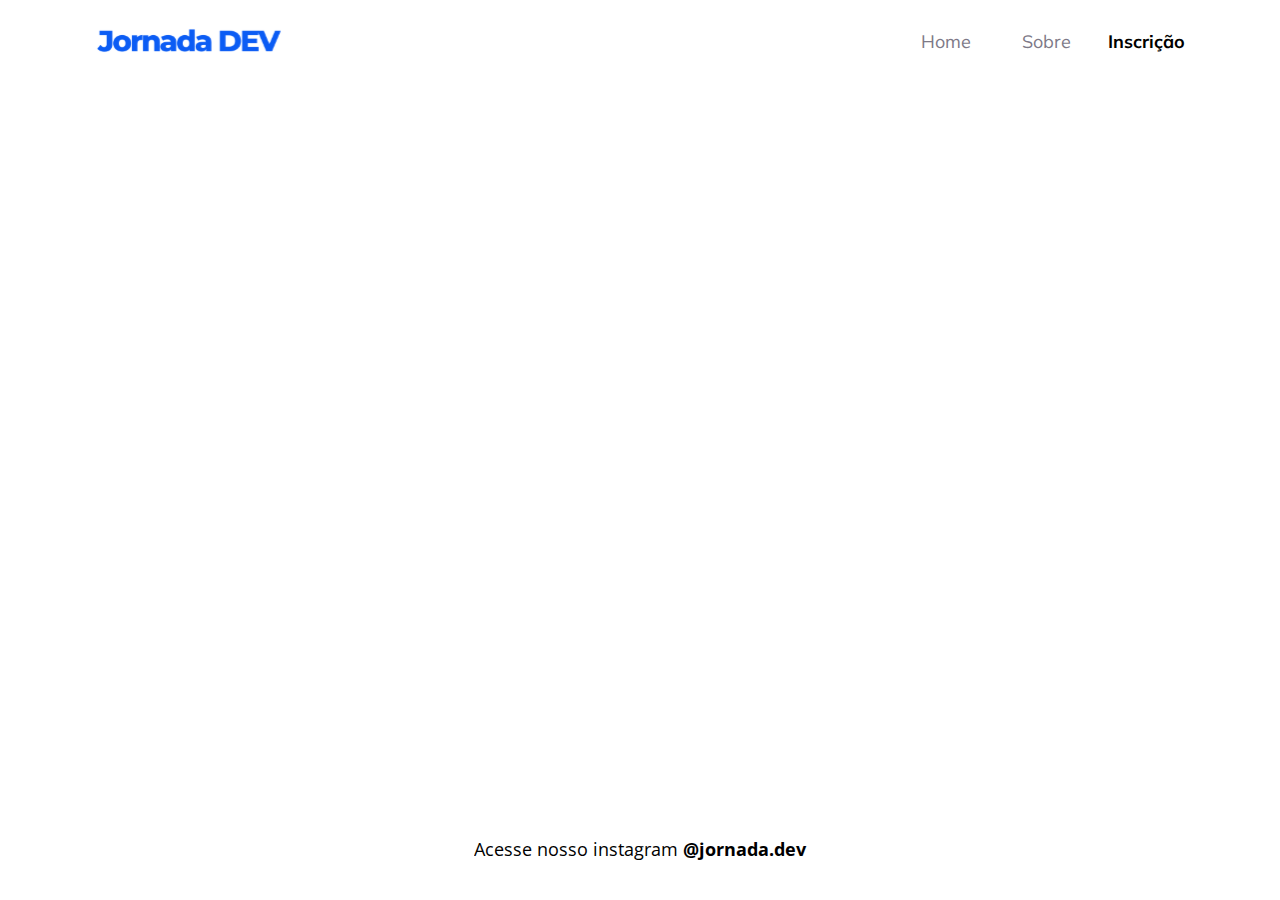
==== inscricao.html @ 454a18e6 "Alterações no estilo da home page, deixando mais responsiva, criação dos arquivos inscricao.html e s" ====
<!DOCTYPE html>
<html lang="pt-BR">
    <head>
        <meta charset="UTF-8">
        <meta name="viewport" content="width=device-width, initial-scale=1.0"> 
        <link rel="preconnect" href="https://fonts.googleapis.com">
        <link rel="preconnect" href="https://fonts.gstatic.com" crossorigin>
        <link href="https://fonts.googleapis.com/css2?family=Mulish:ital,wght@0,200..1000;1,200..1000&family=Open+Sans:ital,wght@0,300..800;1,300..800&display=swap" rel="stylesheet">
        <link rel="stylesheet" href="https://fonts.googleapis.com/css2?family=Material+Symbols+Outlined:opsz,wght,FILL,GRAD@20..48,100..700,0..1,-50..200" />
        <link rel="stylesheet" href="./styles/reset.css">
        <link rel="stylesheet" href="./styles/style.css">
        <title>Inscrição</title>
    </head>
    <body>
        <header>
            <div class="logo-container">
                <img src="./images/logo.svg">
            </div>
            <div class="menu-icon-container"><span class="material-symbols-outlined menu-icon">menu</span></div>
            <nav>
                <ul>
                    <li><a href="./index.html">Home</a></li>
                    <li><a href="./sobre.html">Sobre</a></li>
                    <li><a href="./inscricao.html" class="active-link">Inscrição</a></li>
                </ul>
            </nav>
        </header>
        <main>
        </main>
        <footer>
            <p>Acesse nosso instagram <a href="https://www.google.com.br/" target="_blank">@jornada.dev</a></p>
        </footer> 
    </body>
</html>
---- styles/style.css ----
body{
    margin: 0;
    min-height: 100vh;
    position: relative;
}

/*Header*/
header {
    display: flex;
    justify-content: space-between;
    align-items: center;
    margin:0 auto 50px;
    flex-wrap: wrap;
    max-width: 1270px;
}
header .menu-icon {
    font-size: 38px;
    border-radius: 100%;
    padding: 7px;
    text-align: center;
    /*Seleção de texto desabilitada*/
    -webkit-user-select: none; /* Safari */
    -ms-user-select: none; /* IE 10 and IE 11 */
    user-select: none;
}
header .menu-icon:hover {
    background-color: #ececec;
    cursor: pointer;
}

nav ul {
    display: flex;
    list-style: none;
    gap:20px;
    flex-wrap: wrap;
}

nav li {
    font-family: "Mulish", sans-serif;
    font-size: 18px;
    width: 80px;
    text-align: center;
}

nav li a{
    text-decoration: none;
    color: #7D7987
}

nav li a:hover{
   font-weight: bold; 
   color: black;
}
nav li .active-link{
    color: black;
    font-weight: bold;
}
/*Main*/
main{
    overflow: auto;
}

main .main-container {
    max-width: 1200px;
    display: flex;
    justify-content: space-between;
    align-items: center;
    margin-bottom: 60px;
}
main section {
    flex: 1 1 400px;
    max-width: 450px;
    padding: 15px;
}

h1 {
    font-family: "Mulish", sans-serif;
    font-size: 49px;
    margin-bottom: 45px;
}

.break-row {
    display: block;
}
.palavra-roxo{
    color: #7489FD
}
main p {
    color: #7D7987;
    white-space: pre-line;
    font-size: 18px;
    line-height: 30px;
    font-family: "Open Sans", sans-serif;
    margin-bottom: 45px;
}
main .img-container{
    flex: 1 1 250px;
    max-width: 434px;
    min-width: 250px;   
}
main .img-container img{
    width: 100%;
    height: 100%;
}


.btn {
    font-family: "Mulish", sans-serif;
    color: white;
    background-color: #5B3FFD;
    border: 0;
    padding: 15px 25px;
    border-radius: 4px;
    text-transform: uppercase;
    font-weight: bold;

}

.btn:hover{
    background-color:  #4527f3;
    cursor: pointer;
}
.btn:active{
    background-color:  #3211f1;
    color: #ececec;
}

footer{
    width: 100%;
    margin: 0;
    position: absolute;
    bottom: 0;
    right: 0;
    height: 60px;
    
    
}

footer p{
    font-family: "Open Sans", sans-serif;
    font-size: 18px; 
    text-align: center; 
    margin: 0;

    
}

footer p a{
    text-decoration: none;
    font-weight: bold;
    color: black;    
}

@media (width >= 600px){
    header {
        width: 90%;
        min-width: 570px;
    }
    header .menu-icon{
        display:none;
    }
    nav ul{
        padding-right: 30px;
    }
    main .main-container{
        width: 90%;
        margin:0 auto 60px;
    }
    
}
@media (width < 1000px){
    main .main-container {
        flex-wrap: wrap;
        overflow: auto;
    }
    main h1{
        font-size: 44px;
    }
    main p{
        font-size: 16px;
    }
}
@media (width < 600px){
    header{
        width: 100%;
        row-gap: 20px;
        justify-content: space-between;
    }
    header .menu-icon-container{
        flex-basis: 70px
    }
    nav {
        flex-basis: 100%;
    }

   nav ul li{
    flex-basis: 100%;
   }

   main .main-container{
    width: 100%;
    justify-content: center;
}
    main .main-container .btn{
        display: block;
        margin: auto;
    }
}
@media(width <= 330px){
    header{
        justify-content: center;
    }
    header .menu-icon-container{
        flex-grow: 1;
        text-align: center;
    }
}
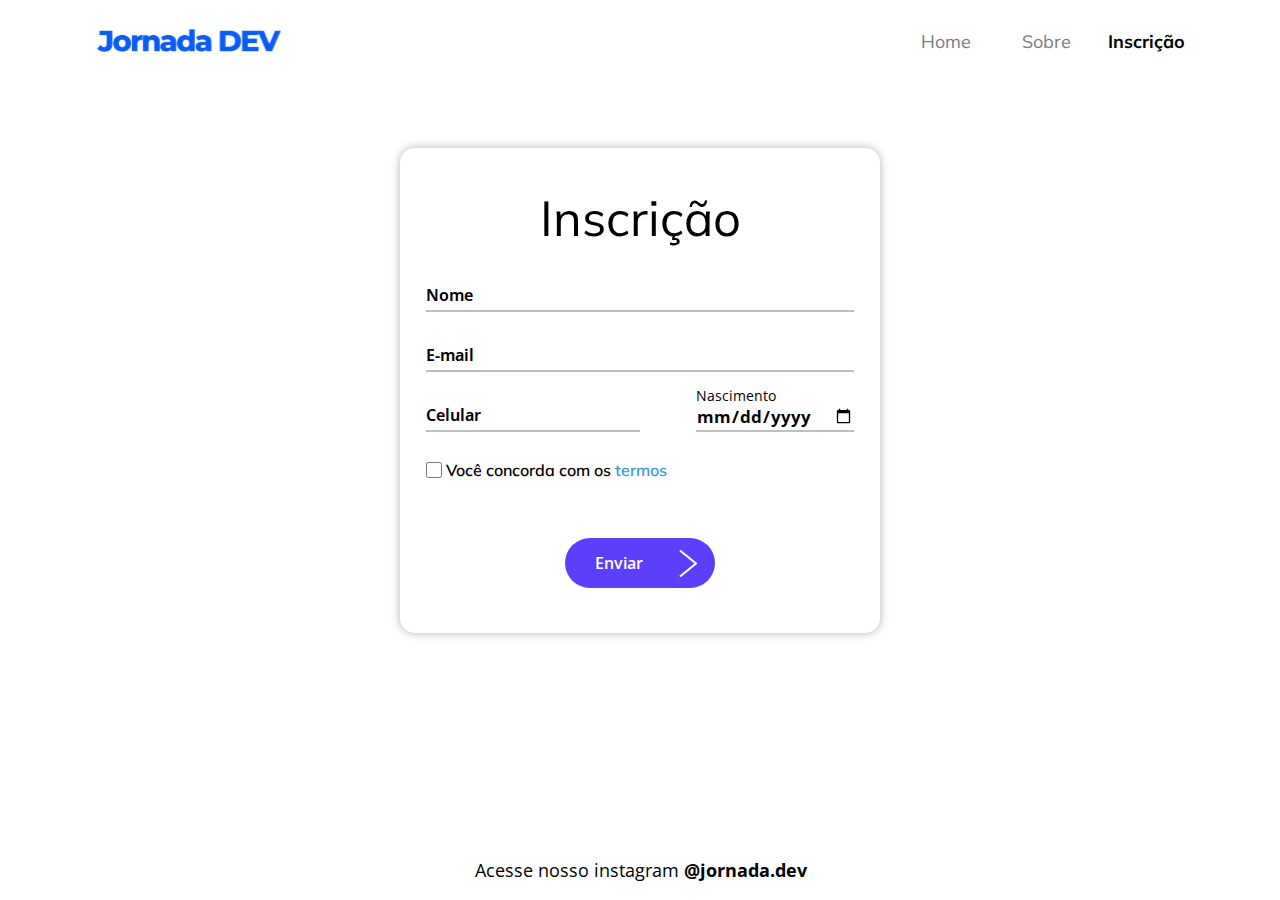
==== commit 22921565: "Página de inscrição concluída, adicionado conteúdo da página sobre" ====
--- a/inscricao.html
+++ b/inscricao.html
@@ -1,6 +1,6 @@
 <!DOCTYPE html>
 <html lang="pt-BR">
-    <head>
+<head>
         <meta charset="UTF-8">
         <meta name="viewport" content="width=device-width, initial-scale=1.0"> 
         <link rel="preconnect" href="https://fonts.googleapis.com">
@@ -9,8 +9,9 @@
         <link rel="stylesheet" href="https://fonts.googleapis.com/css2?family=Material+Symbols+Outlined:opsz,wght,FILL,GRAD@20..48,100..700,0..1,-50..200" />
         <link rel="stylesheet" href="./styles/reset.css">
         <link rel="stylesheet" href="./styles/style.css">
+        <link rel="stylesheet" href="./styles/inscricao.css">
         <title>Inscrição</title>
-    </head>
+</head>
     <body>
         <header>
             <div class="logo-container">
@@ -26,6 +27,41 @@
             </nav>
         </header>
         <main>
+            <div class="form-container">
+                <h1>Inscrição</h1>
+                <form action="#">
+                    <div class="input-container">
+                        <input type="text" class="input-underline" name="nome" id="nome" required>
+                        <label for="nome">Nome</label>
+                    </div>
+                    <div class="input-container">
+                        <input type="email" class="input-underline" name="email" id="email" required autocomplete="email">
+                        <label for="email">E-mail</label>
+                    </div>
+                    <div class="input-container flex-container">
+                        <div class="input-campo">
+                            <input type="text" class="input-underline" name="celular" id="celular" required pattern="[0-9]+">
+                            <label for="celular">Celular</label>
+                        </div>
+                        <div class="input-campo">
+                            <input type="date" class="input-underline" name="nascimento" id="nascimento" required>
+                            <label for="nascimento" class="label-top">Nascimento</label>
+                        </div>
+                    </div>
+                    <div class="input-container">
+                        <input type="checkbox" name="aceitar_termos" id="aceitar_termos" required>
+                        <label for="aceitar_termos" class="termos-texto">Você concorda com os <a href="#">termos</a></label>
+                    </div>
+                    <button type="submit" id="enviar">
+                        <div class="btn-text">Enviar</div>
+                        <div class="arrow">
+                            <svg  viewBox="0 0 18 27" fill="none" xmlns="http://www.w3.org/2000/svg">
+                                <path d="M1 26.5L17 13.5L1 0.5"/>
+                            </svg>
+                        </div>
+                    </button>
+                </form>
+            </div>
         </main>
         <footer>
             <p>Acesse nosso instagram <a href="https://www.google.com.br/" target="_blank">@jornada.dev</a></p>
--- a/styles/style.css
+++ b/styles/style.css
@@ -2,6 +2,8 @@
     margin: 0;
     min-height: 100vh;
     position: relative;
+    overflow: auto;
+    height: 100%;
 }
 
 /*Header*/
@@ -58,6 +60,7 @@
 /*Main*/
 main{
     overflow: auto;
+    padding-bottom: 60px;
 }
 
 main .main-container {
@@ -65,7 +68,6 @@
     display: flex;
     justify-content: space-between;
     align-items: center;
-    margin-bottom: 60px;
 }
 main section {
     flex: 1 1 400px;
@@ -132,17 +134,19 @@
     bottom: 0;
     right: 0;
     height: 60px;
+    display: flex;
+    justify-content: center;
+    align-items: center;
+    white-space: nowrap;
     
-    
 }
 
 footer p{
+    width: 330px;
     font-family: "Open Sans", sans-serif;
     font-size: 18px; 
     text-align: center; 
     margin: 0;
-
-    
 }
 
 footer p a{
--- a/styles/inscricao.css
+++ b/styles/inscricao.css
@@ -0,0 +1,169 @@
+/*Containers*/
+.form-container{
+    max-width: 450px;
+    min-width: 290px;
+    width: 90%;
+    height: fit-content;
+    margin: 15px auto;
+    padding: 15px;
+    border-radius: 15px;
+    box-shadow:0 0 10px #00000050;
+    display: flex;
+    flex-flow: column;
+    align-items: center;
+
+}
+
+.form-container form{
+    width: 95%;
+    display: flex;
+    flex-flow: column;
+    flex-wrap: wrap;
+    flex-grow: 1;
+    row-gap: 30px;
+    align-items: center;
+}
+
+.input-container{   
+    width: 100%;
+    position: relative;
+}
+.input-campo{
+    position: relative;
+}
+.input-campo:first-child{
+    width: 50%;
+    flex-grow: 1;
+}
+.input-campo:last-child{
+    width: 37%;
+    min-width: 145px;
+    flex-grow: 1;
+}
+
+.flex-container{
+    display: flex;
+    flex-wrap: wrap;    
+    column-gap: 13%;
+    row-gap: 30px;
+}
+/*Titles*/
+.form-container h1{
+    font-family: "Mulish", sans-serif;
+    text-align: center;
+    margin: 30px 0 40px;
+    height: fit-content;
+}
+
+/*Inputs*/
+.input-container .input-underline{
+    width: 100%;
+    font-size: 17px;
+    font-weight: 600;
+    min-height: 28px;
+    padding: 0;  
+    border:none;
+    border-bottom: 2px solid #00000041;
+}
+
+.input-underline:focus{
+    outline: none;
+    border-color: #3498db ;
+}
+input#nascimento{
+    font-size: 17px;
+    font-family: "Open Sans", sans-serif;
+    font-weight: 680;
+}
+input[type=checkbox]{
+    width: 16px;
+    height: 16px;
+    padding: 0;
+    margin: 0;
+    vertical-align:bottom;
+}
+/*Labels*/
+label{
+    font-size: 16px;
+    font-weight: 650;
+    font-family: "Open Sans", sans-serif;
+}
+
+.input-container .input-underline ~ label{
+    top: 5px;
+    left: 0;
+    position: absolute;
+    transition:transform 0.5s, font-size 0.5s, font-weight 0.5s;
+    
+}
+.input-container .input-underline:focus ~ label, 
+.input-container .input-underline:valid ~ label{
+    font-size: 14px;
+    transform: translateY(-18px);
+    font-weight: 400;
+    
+}
+.label-top {
+    font-size: 14px;
+    transform: translateY(-18px);
+    font-weight: 400;
+}
+.termos-texto{
+    font-family: "Mulish", sans-serif;
+    font-weight: 600;
+    vertical-align: bottom;
+}
+.termos-texto a{
+    color: #3498db;
+    text-decoration: none;
+}
+.termos-texto a:active{
+    color: #0064a7
+}
+/*Button*/
+form button{
+    margin: 30px 0;
+}
+button#enviar{
+    width: 150px;
+    height: 50px;
+    border-radius: 50px;
+    border: none;
+    background-color: #5B3FFD;
+    display: flex;
+    justify-content: center;
+    align-items: center;
+}
+
+button#enviar:hover{
+    background-color:  #4527f3;
+    cursor: pointer;
+}
+
+button#enviar:active {
+    background-color:  #3211f1;
+    color: #ececec;
+}
+button .btn-text{
+    width: 70%;
+    text-align: center;
+    color: white;
+    font-family: "Open Sans", sans-serif;
+    font-size: 16px;
+    font-weight: 600;
+}
+button .arrow{
+    width: 30%;
+    height: 100%;
+    display: grid;
+    place-items: center;
+}
+.arrow svg{
+    width:18px; 
+    height:27px;
+    stroke: white;
+    stroke-width: 2;
+}
+button#enviar:active svg{
+    stroke: #ececec
+}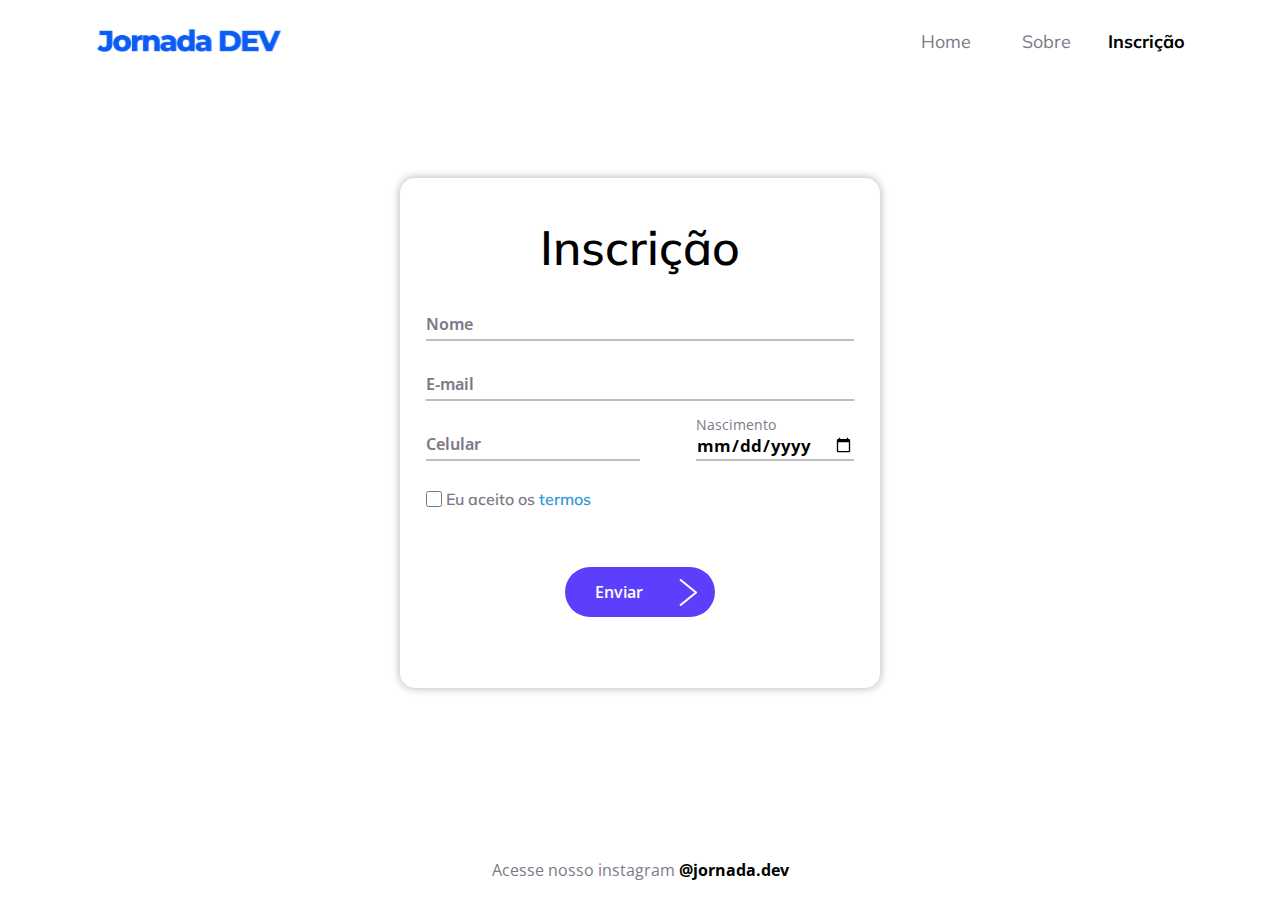
==== commit 2e0a369a: "Adição de javascript para interatividade" ====
--- a/inscricao.html
+++ b/inscricao.html
@@ -10,6 +10,7 @@
         <link rel="stylesheet" href="./styles/reset.css">
         <link rel="stylesheet" href="./styles/style.css">
         <link rel="stylesheet" href="./styles/inscricao.css">
+        <script src="./script/script.js" defer></script> 
         <title>Inscrição</title>
 </head>
     <body>
@@ -17,7 +18,7 @@
             <div class="logo-container">
                 <img src="./images/logo.svg">
             </div>
-            <div class="menu-icon-container"><span class="material-symbols-outlined menu-icon">menu</span></div>
+            <div class="menu-icon-container"><span class="material-symbols-outlined menu-icon" id="menu_icon">menu</span></div>
             <nav>
                 <ul>
                     <li><a href="./index.html">Home</a></li>
@@ -50,7 +51,7 @@
                     </div>
                     <div class="input-container">
                         <input type="checkbox" name="aceitar_termos" id="aceitar_termos" required>
-                        <label for="aceitar_termos" class="termos-texto">Você concorda com os <a href="#">termos</a></label>
+                        <label for="aceitar_termos" class="termos-texto">Eu aceito os <a href="#">termos</a></label>
                     </div>
                     <button type="submit" id="enviar">
                         <div class="btn-text">Enviar</div>
--- a/styles/style.css
+++ b/styles/style.css
@@ -4,8 +4,9 @@
     position: relative;
     overflow: auto;
     height: 100%;
-}
-
+    display: flex;
+    flex-direction: column;
+}
 /*Header*/
 header {
     display: flex;
@@ -29,26 +30,22 @@
     background-color: #ececec;
     cursor: pointer;
 }
-
 nav ul {
     display: flex;
     list-style: none;
     gap:20px;
     flex-wrap: wrap;
 }
-
 nav li {
     font-family: "Mulish", sans-serif;
     font-size: 18px;
     width: 80px;
     text-align: center;
 }
-
 nav li a{
     text-decoration: none;
     color: #7D7987
 }
-
 nav li a:hover{
    font-weight: bold; 
    color: black;
@@ -59,65 +56,63 @@
 }
 /*Main*/
 main{
-    overflow: auto;
-    padding-bottom: 60px;
-}
-
-main .main-container {
-    max-width: 1200px;
-    display: flex;
-    justify-content: space-between;
-    align-items: center;
-}
-main section {
-    flex: 1 1 400px;
-    max-width: 450px;
-    padding: 15px;
-}
-
+    flex:1 0 auto;
+}
+
+/*Textos Fontes*/
 h1 {
     font-family: "Mulish", sans-serif;
-    font-size: 49px;
-    margin-bottom: 45px;
-}
-
+    font-weight: 550;
+}
+h2{
+    font-family: "Mulish", sans-serif;
+    font-weight: 520;
+}
+h3 {
+    font-family: "Mulish", sans-serif;
+    font-weight: 520;
+}
+p {
+    color: #7D7987;
+    white-space: pre-line;
+    line-height: 30px;
+    font-family: "Open Sans", sans-serif;
+}
 .break-row {
     display: block;
 }
-.palavra-roxo{
+.texto-roxo{
     color: #7489FD
 }
-main p {
-    color: #7D7987;
-    white-space: pre-line;
-    font-size: 18px;
-    line-height: 30px;
-    font-family: "Open Sans", sans-serif;
-    margin-bottom: 45px;
-}
+.texto-bold{
+    font-weight: 700;
+}
+
+/*Imagens Containers*/
 main .img-container{
     flex: 1 1 250px;
-    max-width: 434px;
-    min-width: 250px;   
+    
 }
 main .img-container img{
     width: 100%;
-    height: 100%;
-}
-
-
+    height: auto;
+}
+/*Button*/
 .btn {
-    font-family: "Mulish", sans-serif;
+    display: grid;
+    place-items: center;
+    width: 201px;
+    height: 50px;
+    border: 0;
+    border-radius: 4px;
     color: white;
     background-color: #5B3FFD;
-    border: 0;
-    padding: 15px 25px;
-    border-radius: 4px;
+    font-family: "Mulish", sans-serif;
+    font-size: 14px;
+    font-weight: bold;
     text-transform: uppercase;
-    font-weight: bold;
-
-}
-
+    text-decoration: none;
+}
 .btn:hover{
     background-color:  #4527f3;
     cursor: pointer;
@@ -126,35 +121,48 @@
     background-color:  #3211f1;
     color: #ececec;
 }
-
+.btn-container{
+    height: fit-content;
+    width: 100%;
+    display: flex;
+}
+/*Footer*/
 footer{
     width: 100%;
     margin: 0;
-    position: absolute;
-    bottom: 0;
-    right: 0;
     height: 60px;
-    display: flex;
-    justify-content: center;
-    align-items: center;
+    display: grid;
+    place-items: center;
     white-space: nowrap;
-    
-}
-
+}
 footer p{
     width: 330px;
     font-family: "Open Sans", sans-serif;
-    font-size: 18px; 
     text-align: center; 
     margin: 0;
 }
-
 footer p a{
     text-decoration: none;
     font-weight: bold;
     color: black;    
 }
 
+/**/
+@media(width >= 800px){
+        /*Textos Fontes*/
+    h1{
+            font-size: 48px;
+    }
+    h2{
+            font-size: 32px;
+    }
+    h3{
+            font-size: 32px;
+    }
+    p{
+            font-size: 16px;
+    }
+}
 @media (width >= 600px){
     header {
         width: 90%;
@@ -166,22 +174,24 @@
     nav ul{
         padding-right: 30px;
     }
-    main .main-container{
-        width: 90%;
-        margin:0 auto 60px;
-    }
-    
-}
-@media (width < 1000px){
-    main .main-container {
-        flex-wrap: wrap;
-        overflow: auto;
-    }
-    main h1{
-        font-size: 44px;
-    }
-    main p{
+}
+
+@media(width < 800px){
+    /*Fontes Texto*/
+    h1{
+        font-size: 45px;
+    }
+    h2{
+        font-size: 30px;
+    }
+    h3{
+        font-size: 30px;
+    }
+    p{
         font-size: 16px;
+    }
+    .btn-container{
+        justify-content: center;
     }
 }
 @media (width < 600px){
@@ -195,19 +205,42 @@
     }
     nav {
         flex-basis: 100%;
+        display: none;
+    }
+    .visible{
+        display: initial;
     }
 
    nav ul li{
     flex-basis: 100%;
    }
-
-   main .main-container{
-    width: 100%;
-    justify-content: center;
-}
-    main .main-container .btn{
-        display: block;
-        margin: auto;
+    /*Textos Fontes*/
+    h1{
+        font-size: 40px;
+    }
+    h2{
+        font-size: 28px
+    }
+    h3{
+        font-size: 28px
+    }
+    p{
+        font-size: 14px;
+    }
+}
+@media(width < 400px){
+    /*Textos Fontes*/
+    h1{
+        font-size: 35px;
+    }
+    h2{
+        font-size: 24px
+    }
+    h3{
+        font-size: 24px
+    }
+    p{
+        font-size: 14px;
     }
 }
 @media(width <= 330px){
--- a/styles/inscricao.css
+++ b/styles/inscricao.css
@@ -4,7 +4,8 @@
     min-width: 290px;
     width: 90%;
     height: fit-content;
-    margin: 15px auto;
+    min-height: 480px;
+    margin: 45px auto 10px;
     padding: 15px;
     border-radius: 15px;
     box-shadow:0 0 10px #00000050;
@@ -58,8 +59,8 @@
 /*Inputs*/
 .input-container .input-underline{
     width: 100%;
+    font-family: 'Verdana', sans-serif;
     font-size: 17px;
-    font-weight: 600;
     min-height: 28px;
     padding: 0;  
     border:none;
@@ -84,6 +85,7 @@
 }
 /*Labels*/
 label{
+    color: #7D7987;
     font-size: 16px;
     font-weight: 650;
     font-family: "Open Sans", sans-serif;
@@ -97,7 +99,8 @@
     
 }
 .input-container .input-underline:focus ~ label, 
-.input-container .input-underline:valid ~ label{
+.input-focus
+/* ,.input-container .input-underline:valid ~ label */{
     font-size: 14px;
     transform: translateY(-18px);
     font-weight: 400;
